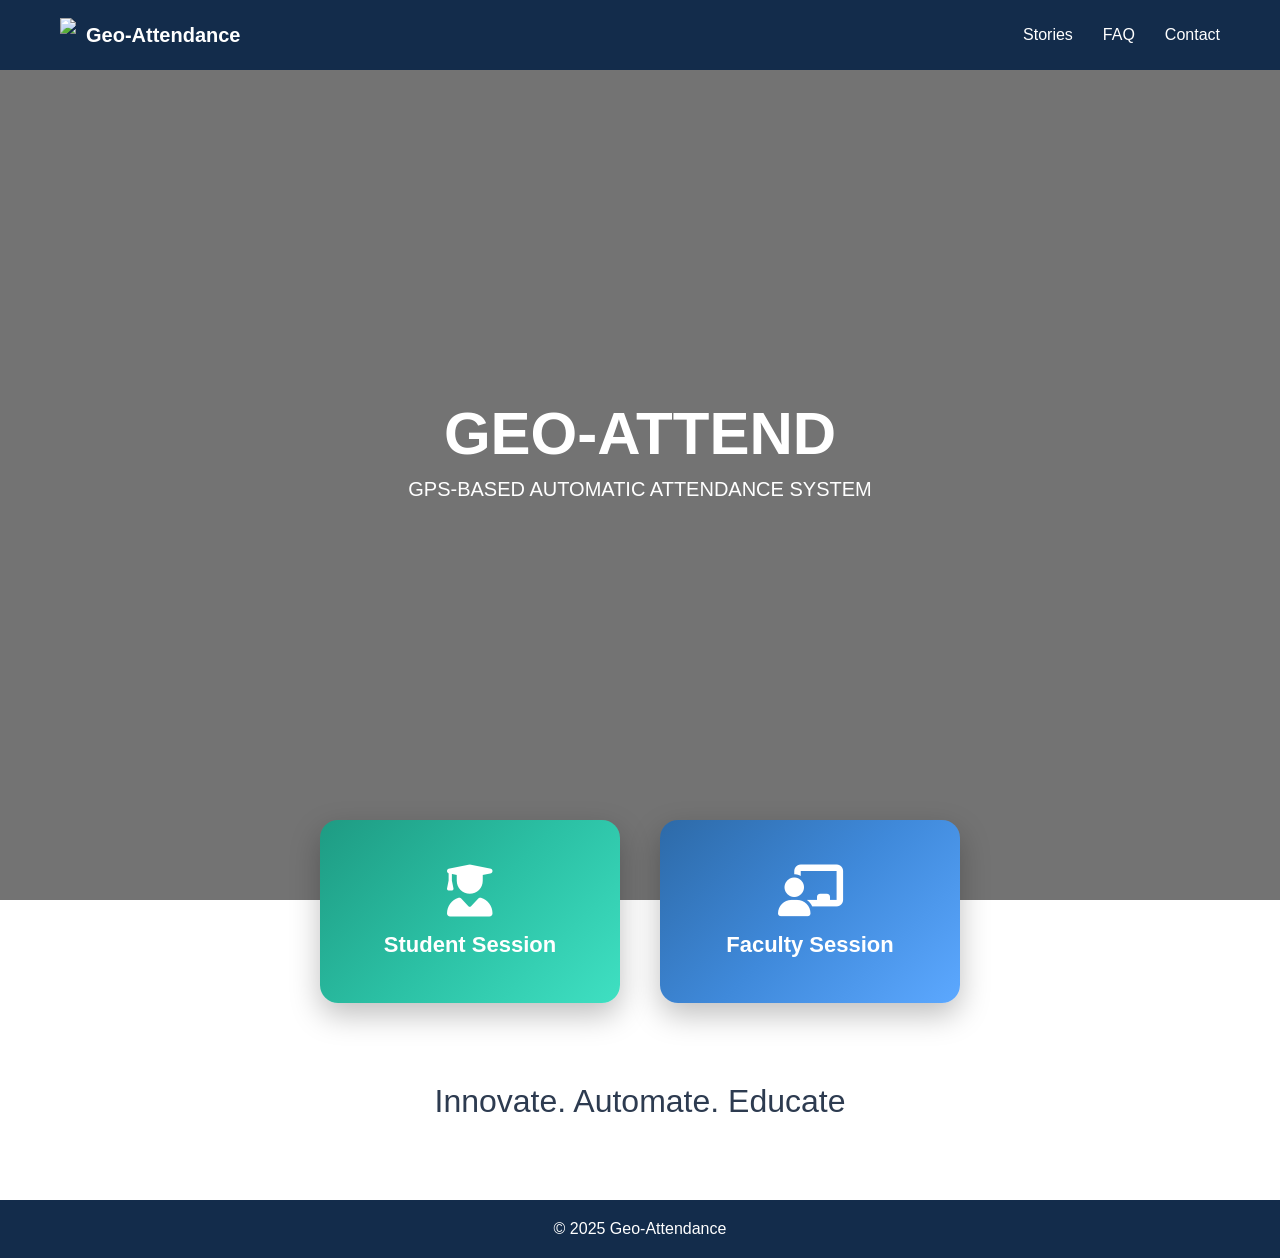
==== index.html @ e6907e8f "Add files via upload" ====
<!DOCTYPE html>
<html lang="en">
<head>
<meta charset="UTF-8">
<meta name="viewport" content="width=device-width, initial-scale=1.0">
<title>Geo-Attendance</title>

<link rel="stylesheet" href="https://cdnjs.cloudflare.com/ajax/libs/font-awesome/6.5.0/css/all.min.css">

<style>

*{
margin:0;
padding:0;
box-sizing:border-box;
font-family:"Segoe UI", Arial, sans-serif;
}

/* NAVBAR */

.navbar{
position:fixed;
width:100%;
top:0;
background:#132c4b;
display:flex;
justify-content:space-between;
align-items:center;
padding:18px 60px;
z-index:1000;
}

.logo{
display:flex;
align-items:center;
gap:10px;
color:white;
font-size:20px;
font-weight:600;
}

.logo img{
height:34px;
}

.nav-links{
display:flex;
gap:30px;
}

.nav-links a{
color:white;
text-decoration:none;
cursor:pointer;
}

.menu-btn{
display:none;
font-size:26px;
color:white;
cursor:pointer;
}

/* HERO */

.hero{
height:100vh;
background-image:url("file:///C:/Users/Sreehari/Downloads/geo/WhatsApp%20Image%202026-03-10%20at%2020.33.55.jpeg");
background-size:cover;
background-position:center;
background-repeat:no-repeat;
display:flex;
align-items:center;
justify-content:center;
text-align:center;
}

.overlay{
background:rgba(0,0,0,.55);
width:100%;
height:100%;
display:flex;
flex-direction:column;
justify-content:center;
align-items:center;
color:white;
}

.hero h1{
font-size:60px;
}

.hero p{
font-size:20px;
margin-top:10px;
}

/* SESSION BUTTONS */

.features{
display:flex;
justify-content:center;
gap:40px;
margin-top:-80px;
}

/* CARD */

.card{
width:300px;
padding:45px;
border-radius:18px;
color:white;
text-align:center;
cursor:pointer;
transition:all 0.35s ease;
box-shadow:0 12px 30px rgba(0,0,0,.25);
position:relative;
overflow:hidden;
text-decoration:none;
}

.card i{
font-size:52px;
margin-bottom:15px;
transition:0.35s;
}

.card h3{
font-size:22px;
font-weight:600;
}

.card:hover{
transform:translateY(-14px) scale(1.07);
box-shadow:0 25px 50px rgba(0,0,0,.35);
}

.card:hover i{
transform:scale(1.25) rotate(8deg);
}

/* COLORS */

.green{
background:linear-gradient(135deg,#1e9b83,#2bc0a4,#3fe0c2);
}

.blue{
background:linear-gradient(135deg,#2d6aa8,#3f89da,#5ca8ff);
}

/* TAGLINE */

.tagline{
text-align:center;
padding:80px 20px;
font-size:32px;
color:#2d3b50;
}

/* FOOTER */

.footer{
text-align:center;
padding:20px;
background:#132c4b;
color:white;
}

/* MOBILE */

@media(max-width:768px){

.menu-btn{
display:block;
}

.nav-links{
position:absolute;
top:70px;
right:0;
background:#132c4b;
flex-direction:column;
width:200px;
padding:20px;
display:none;
}

.nav-links.show{
display:flex;
}

.features{
flex-direction:column;
align-items:center;
margin-top:-50px;
}

}

</style>
</head>

<body>

<nav class="navbar">

<div class="logo">
<img src="logo.png">
Geo-Attendance
</div>

<div class="menu-btn" onclick="toggleMenu()">☰</div>

<div class="nav-links" id="navLinks">
<a href="#">Stories</a>
<a href="#">FAQ</a>
<a onclick="openContact()">Contact</a>
</div>

</nav>

<section class="hero">

<div class="overlay">

<h1>GEO-ATTEND</h1>
<p>GPS-BASED AUTOMATIC ATTENDANCE SYSTEM</p>

</div>

</section>

<section class="features">

<!-- ✅ FIXED LINKS -->

<a href="student-login.html" class="card green">
<i class="fas fa-user-graduate"></i>
<h3>Student Session</h3>
</a>

<a href="teacher.html" class="card blue">
<i class="fas fa-chalkboard-teacher"></i>
<h3>Faculty Session</h3>
</a>

</section>

<div class="tagline">
Innovate. Automate. Educate
</div>

<div class="footer">
© 2025 Geo-Attendance
</div>

<script>

function toggleMenu(){
document.getElementById("navLinks").classList.toggle("show");
}

</script>

</body>
</html>
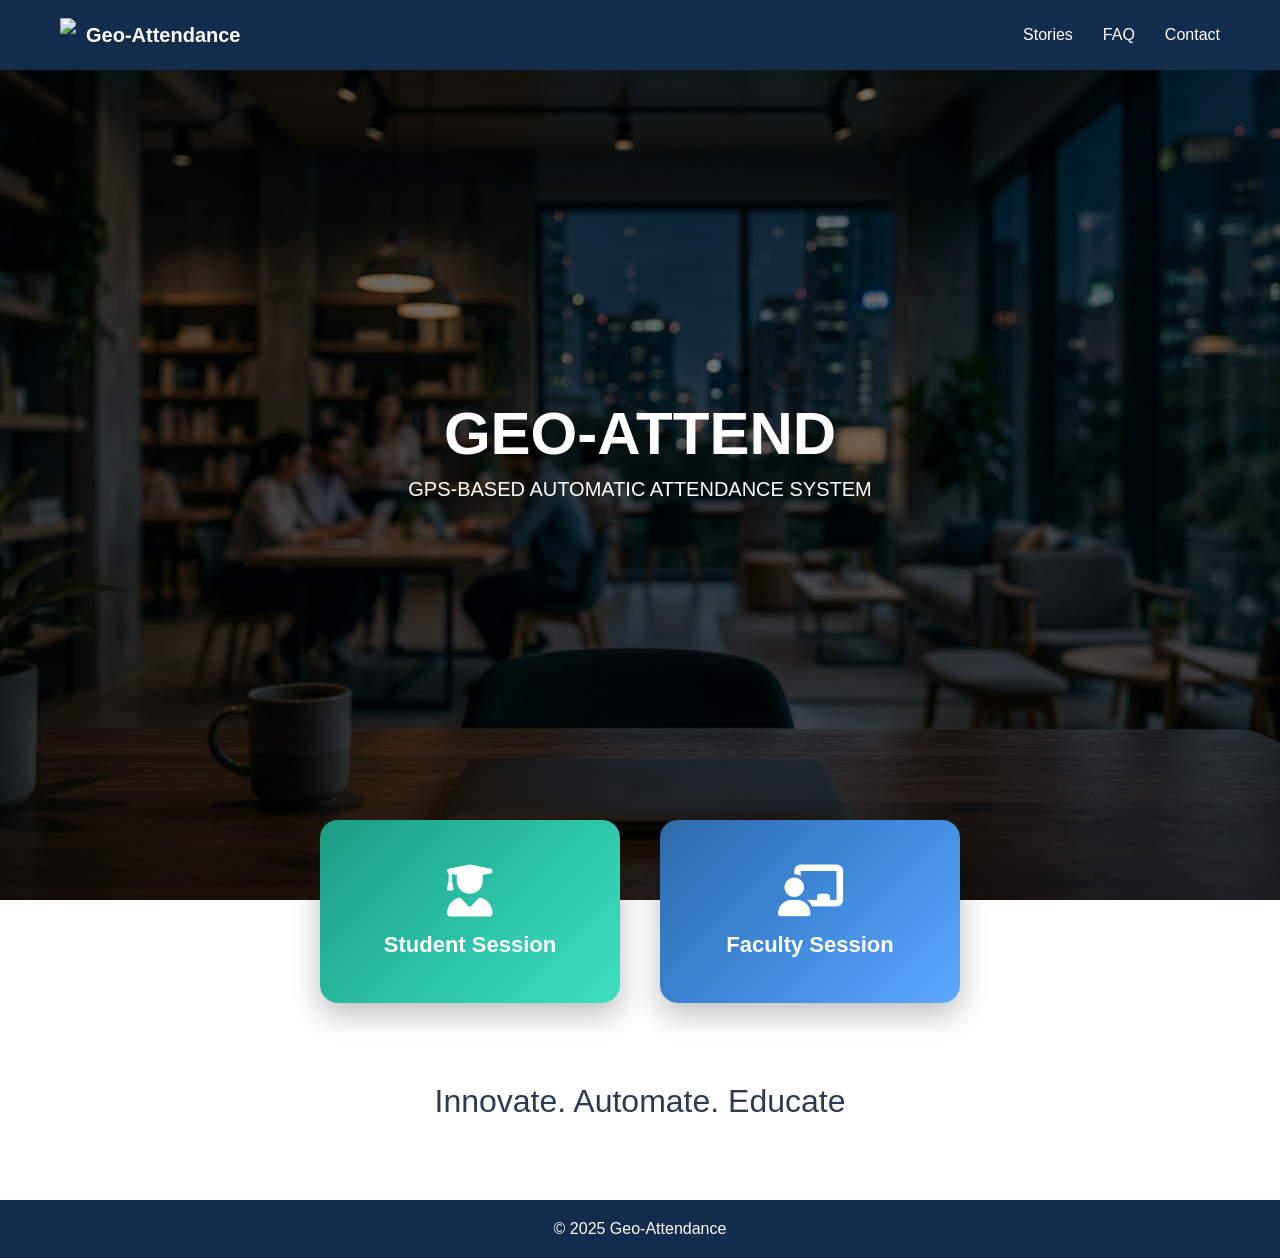
==== commit fb3fb7de: "Update index.html" ====
--- a/index.html
+++ b/index.html
@@ -65,7 +65,7 @@
 
 .hero{
 height:100vh;
-background-image:url("file:///C:/Users/Sreehari/Downloads/geo/WhatsApp%20Image%202026-03-10%20at%2020.33.55.jpeg");
+background-image:url("bg.png");
 background-size:cover;
 background-position:center;
 background-repeat:no-repeat;
@@ -234,8 +234,6 @@
 
 <section class="features">
 
-<!-- ✅ FIXED LINKS -->
-
 <a href="student-login.html" class="card green">
 <i class="fas fa-user-graduate"></i>
 <h3>Student Session</h3>
@@ -265,4 +263,4 @@
 </script>
 
 </body>
-</html>+</html>
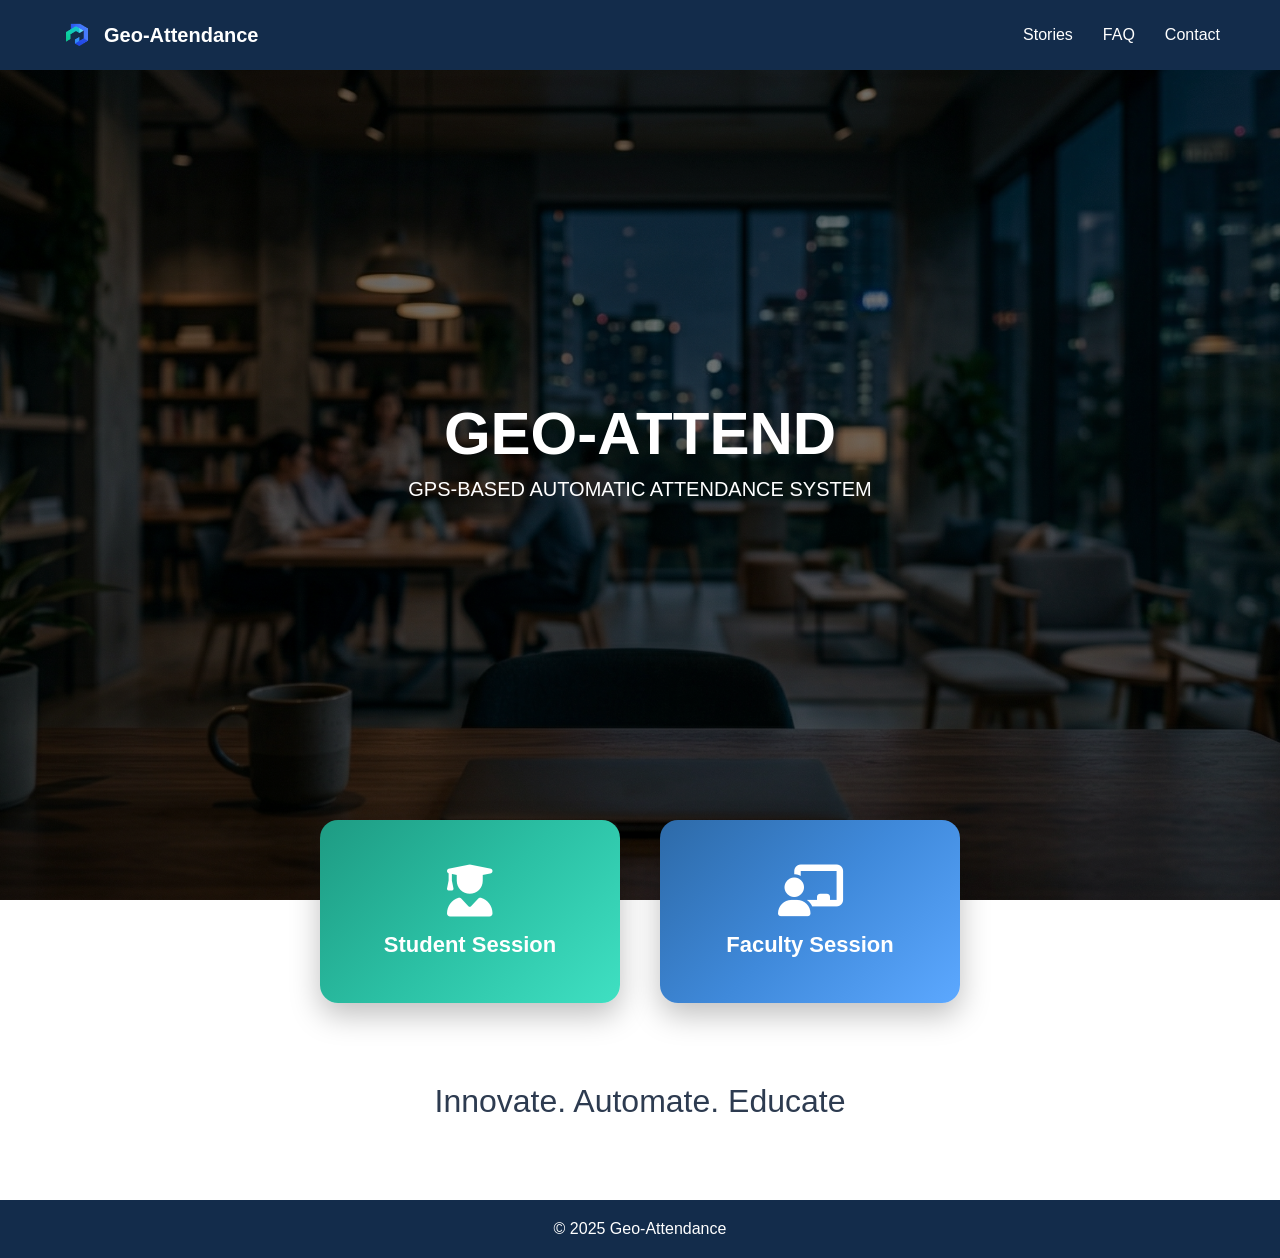
==== commit 2bad949b: "Update index.html" ====
--- a/index.html
+++ b/index.html
@@ -43,6 +43,13 @@
 height:34px;
 }
 
+/* MOBILE LOGO SIZE */
+@media(max-width:768px){
+.logo img{
+height:28px;
+}
+}
+
 .nav-links{
 display:flex;
 gap:30px;
@@ -171,6 +178,10 @@
 /* MOBILE */
 
 @media(max-width:768px){
+
+.navbar{
+padding:15px 20px;
+}
 
 .menu-btn{
 display:block;
@@ -191,10 +202,31 @@
 display:flex;
 }
 
+/* HERO TEXT ADJUST */
+.hero h1{
+font-size:34px;
+}
+
+.hero p{
+font-size:16px;
+}
+
+/* STACK CARDS */
 .features{
 flex-direction:column;
 align-items:center;
 margin-top:-50px;
+}
+
+/* FULL WIDTH CARDS */
+.card{
+width:90%;
+padding:35px;
+}
+
+.tagline{
+font-size:22px;
+padding:60px 20px;
 }
 
 }
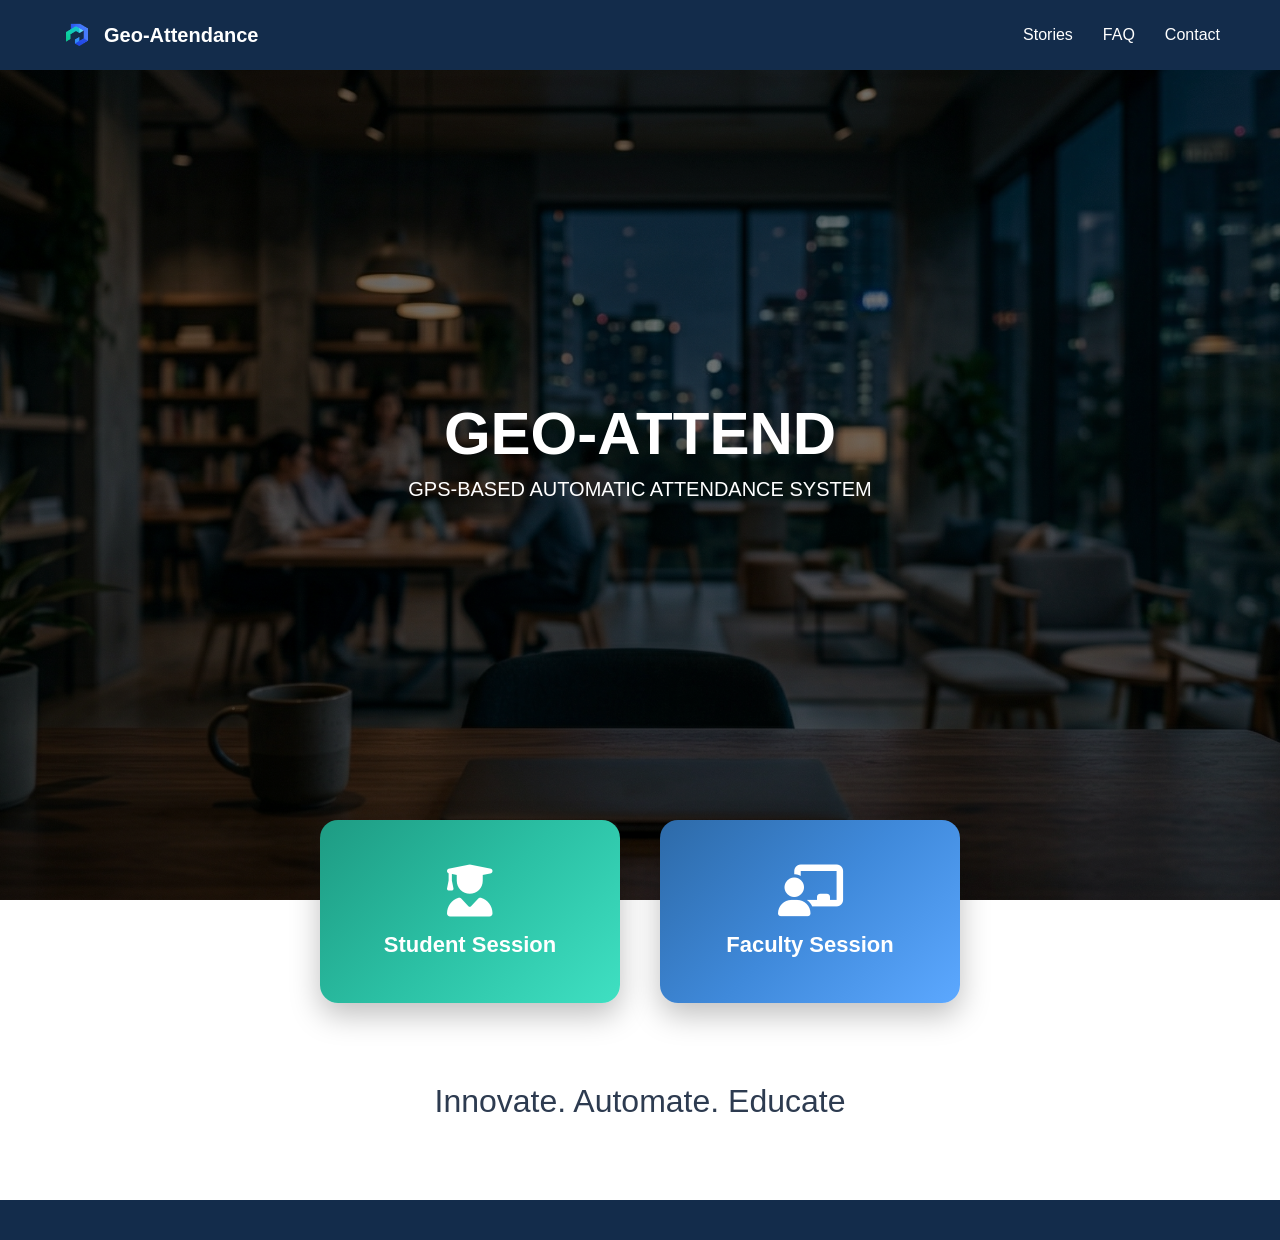
==== commit 011937fc: "Update index.html" ====
--- a/index.html
+++ b/index.html
@@ -173,6 +173,42 @@
 padding:20px;
 background:#132c4b;
 color:white;
+}
+
+/* CONTACT POPUP */
+
+.contact-box{
+position:fixed;
+top:50%;
+left:50%;
+transform:translate(-50%,-50%);
+background:white;
+padding:25px;
+border-radius:12px;
+box-shadow:0 10px 30px rgba(0,0,0,0.3);
+display:none;
+z-index:2000;
+text-align:center;
+}
+
+.contact-box h3{
+margin-bottom:10px;
+color:#132c4b;
+}
+
+.contact-box p{
+margin:5px 0;
+font-size:14px;
+}
+
+.contact-box button{
+margin-top:15px;
+padding:8px 15px;
+border:none;
+background:#132c4b;
+color:white;
+border-radius:6px;
+cursor:pointer;
 }
 
 /* MOBILE */
@@ -202,7 +238,6 @@
 display:flex;
 }
 
-/* HERO TEXT ADJUST */
 .hero h1{
 font-size:34px;
 }
@@ -211,14 +246,12 @@
 font-size:16px;
 }
 
-/* STACK CARDS */
 .features{
 flex-direction:column;
 align-items:center;
 margin-top:-50px;
 }
 
-/* FULL WIDTH CARDS */
 .card{
 width:90%;
 padding:35px;
@@ -283,7 +316,16 @@
 </div>
 
 <div class="footer">
-© 2025 Geo-Attendance
+</div>
+
+<!-- CONTACT POPUP -->
+
+<div class="contact-box" id="contactBox">
+<h3>Admin Contact</h3>
+<p><strong>Name:</strong> Karthik</p>
+<p><strong>Phone:</strong> 6238616345</p>
+<p><strong>Email:</strong> karthiklimsha@gmail.com</p>
+<button onclick="closeContact()">Close</button>
 </div>
 
 <script>
@@ -292,6 +334,14 @@
 document.getElementById("navLinks").classList.toggle("show");
 }
 
+function openContact(){
+document.getElementById("contactBox").style.display="block";
+}
+
+function closeContact(){
+document.getElementById("contactBox").style.display="none";
+}
+
 </script>
 
 </body>
